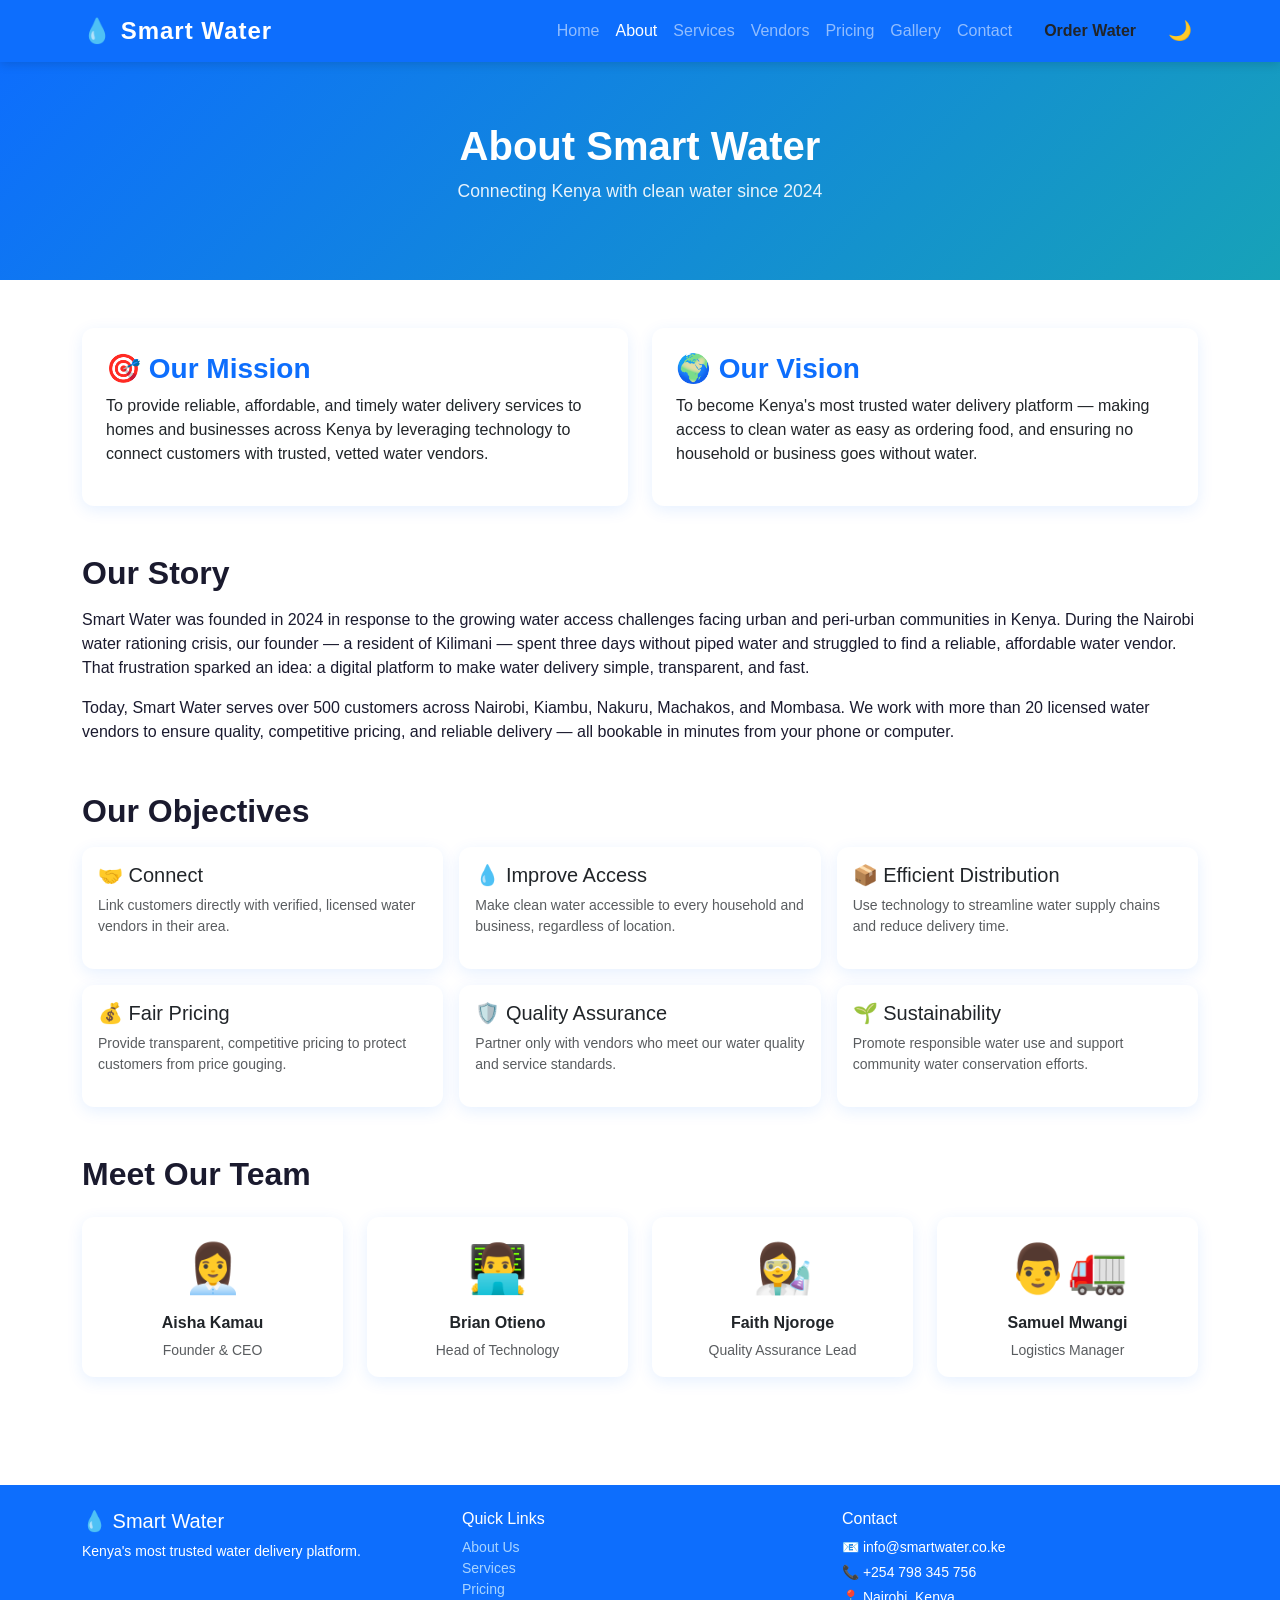
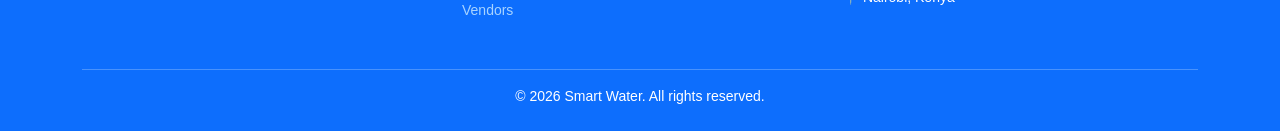
==== about.html @ 3bfa822c "Add about.html with mission, vision and objectives" ====
<!DOCTYPE html>
<html lang="en">
<head>
    <meta charset="UTF-8">
    <meta name="viewport" content="width=device-width, initial-scale=1.0">
    <title>About Us - Smart Water</title>
    <link href="https://cdn.jsdelivr.net/npm/bootstrap@5.3.7/dist/css/bootstrap.min.css" rel="stylesheet">
    <link rel="stylesheet" href="css/style.css">
</head>
<body>

<nav class="navbar navbar-expand-lg navbar-dark bg-primary sticky-top">
    <div class="container">
        <a class="navbar-brand" href="index.html">💧 Smart Water</a>
        <button class="navbar-toggler" type="button" data-bs-toggle="collapse" data-bs-target="#navbarNav" aria-label="Toggle navigation">
            <span class="navbar-toggler-icon"></span>
        </button>
        <div class="collapse navbar-collapse" id="navbarNav">
            <ul class="navbar-nav ms-auto align-items-lg-center">
                <li class="nav-item"><a class="nav-link" href="index.html">Home</a></li>
                <li class="nav-item"><a class="nav-link active" href="about.html">About</a></li>
                <li class="nav-item"><a class="nav-link" href="services.html">Services</a></li>
                <li class="nav-item"><a class="nav-link" href="vendors.html">Vendors</a></li>
                <li class="nav-item"><a class="nav-link" href="pricing.html">Pricing</a></li>
                <li class="nav-item"><a class="nav-link" href="gallery.html">Gallery</a></li>
                <li class="nav-item"><a class="nav-link" href="contact.html">Contact</a></li>
                <li class="nav-item"><a class="nav-link btn btn-warning text-dark px-3 ms-2 fw-bold" href="order.html">Order Water</a></li>
                <li class="nav-item"><button id="darkToggle" title="Toggle dark mode">🌙</button></li>
            </ul>
        </div>
    </div>
</nav>

<section class="page-header">
    <h1>About Smart Water</h1>
    <p>Connecting Kenya with clean water since 2024</p>
</section>

<div class="container py-5">

    <!-- Mission & Vision -->
    <div class="row g-4 mb-5">
        <div class="col-md-6">
            <div class="card h-100 p-4">
                <h3 class="fw-bold text-primary">🎯 Our Mission</h3>
                <p>To provide reliable, affordable, and timely water delivery services to homes and businesses across Kenya by leveraging technology to connect customers with trusted, vetted water vendors.</p>
            </div>
        </div>
        <div class="col-md-6">
            <div class="card h-100 p-4">
                <h3 class="fw-bold text-primary">🌍 Our Vision</h3>
                <p>To become Kenya's most trusted water delivery platform — making access to clean water as easy as ordering food, and ensuring no household or business goes without water.</p>
            </div>
        </div>
    </div>

    <!-- Story -->
    <div class="mb-5">
        <h2 class="fw-bold mb-3">Our Story</h2>
        <p>Smart Water was founded in 2024 in response to the growing water access challenges facing urban and peri-urban communities in Kenya. During the Nairobi water rationing crisis, our founder — a resident of Kilimani — spent three days without piped water and struggled to find a reliable, affordable water vendor. That frustration sparked an idea: a digital platform to make water delivery simple, transparent, and fast.</p>
        <p>Today, Smart Water serves over 500 customers across Nairobi, Kiambu, Nakuru, Machakos, and Mombasa. We work with more than 20 licensed water vendors to ensure quality, competitive pricing, and reliable delivery — all bookable in minutes from your phone or computer.</p>
    </div>

    <!-- Objectives -->
    <div class="mb-5">
        <h2 class="fw-bold mb-3">Our Objectives</h2>
        <div class="row g-3">
            <div class="col-md-4">
                <div class="card p-3 h-100">
                    <h5>🤝 Connect</h5>
                    <p class="text-muted small">Link customers directly with verified, licensed water vendors in their area.</p>
                </div>
            </div>
            <div class="col-md-4">
                <div class="card p-3 h-100">
                    <h5>💧 Improve Access</h5>
                    <p class="text-muted small">Make clean water accessible to every household and business, regardless of location.</p>
                </div>
            </div>
            <div class="col-md-4">
                <div class="card p-3 h-100">
                    <h5>📦 Efficient Distribution</h5>
                    <p class="text-muted small">Use technology to streamline water supply chains and reduce delivery time.</p>
                </div>
            </div>
            <div class="col-md-4">
                <div class="card p-3 h-100">
                    <h5>💰 Fair Pricing</h5>
                    <p class="text-muted small">Provide transparent, competitive pricing to protect customers from price gouging.</p>
                </div>
            </div>
            <div class="col-md-4">
                <div class="card p-3 h-100">
                    <h5>🛡️ Quality Assurance</h5>
                    <p class="text-muted small">Partner only with vendors who meet our water quality and service standards.</p>
                </div>
            </div>
            <div class="col-md-4">
                <div class="card p-3 h-100">
                    <h5>🌱 Sustainability</h5>
                    <p class="text-muted small">Promote responsible water use and support community water conservation efforts.</p>
                </div>
            </div>
        </div>
    </div>

    <!-- Team -->
    <h2 class="fw-bold mb-4">Meet Our Team</h2>
    <div class="row g-4">
        <div class="col-md-3 col-sm-6 text-center">
            <div class="card p-3">
                <div style="font-size:3rem;">👩‍💼</div>
                <h6 class="fw-bold mt-2">Aisha Kamau</h6>
                <small class="text-muted">Founder & CEO</small>
            </div>
        </div>
        <div class="col-md-3 col-sm-6 text-center">
            <div class="card p-3">
                <div style="font-size:3rem;">👨‍💻</div>
                <h6 class="fw-bold mt-2">Brian Otieno</h6>
                <small class="text-muted">Head of Technology</small>
            </div>
        </div>
        <div class="col-md-3 col-sm-6 text-center">
            <div class="card p-3">
                <div style="font-size:3rem;">👩‍🔬</div>
                <h6 class="fw-bold mt-2">Faith Njoroge</h6>
                <small class="text-muted">Quality Assurance Lead</small>
            </div>
        </div>
        <div class="col-md-3 col-sm-6 text-center">
            <div class="card p-3">
                <div style="font-size:3rem;">👨‍🚛</div>
                <h6 class="fw-bold mt-2">Samuel Mwangi</h6>
                <small class="text-muted">Logistics Manager</small>
            </div>
        </div>
    </div>

</div>

<footer class="bg-primary text-white p-4">
    <div class="container">
        <div class="row">
            <div class="col-md-4 mb-3">
                <h5>💧 Smart Water</h5>
                <p class="small">Kenya's most trusted water delivery platform.</p>
            </div>
            <div class="col-md-4 mb-3">
                <h6>Quick Links</h6>
                <ul class="list-unstyled small">
                    <li><a href="about.html">About Us</a></li>
                    <li><a href="services.html">Services</a></li>
                    <li><a href="pricing.html">Pricing</a></li>
                    <li><a href="vendors.html">Vendors</a></li>
                </ul>
            </div>
            <div class="col-md-4 mb-3">
                <h6>Contact</h6>
                <p class="small mb-1">📧 info@smartwater.co.ke</p>
                <p class="small mb-1">📞 +254 798 345 756</p>
                <p class="small">📍 Nairobi, Kenya</p>
            </div>
        </div>
        <hr class="border-light">
        <p class="text-center small mb-0">&copy; 2026 Smart Water. All rights reserved.</p>
    </div>
</footer>

<button id="backToTop" class="btn btn-primary" title="Back to top">↑</button>

<script src="https://cdn.jsdelivr.net/npm/bootstrap@5.3.7/dist/js/bootstrap.bundle.min.js"></script>
<script src="js/script.js"></script>
</body>
</html>
---- css/style.css ----
/* =========================================
   Smart Water - Main Stylesheet
   ========================================= */

:root {
  --primary: #0d6efd;
  --primary-dark: #0b5ed7;
  --accent: #17a2b8;
  --light-bg: #f0f8ff;
  --text-dark: #1a1a2e;
  --text-muted: #6c757d;
  --card-shadow: 0 4px 16px rgba(13,110,253,0.10);
  --transition: all 0.3s ease;
}

/* Dark Mode */
body.dark-mode {
  background-color: #121212;
  color: #e0e0e0;
}
body.dark-mode .navbar { background-color: #1a1a2e !important; }
body.dark-mode .card { background-color: #1e1e2e; border-color: #333; color: #e0e0e0; }
body.dark-mode footer { background-color: #1a1a2e !important; }
body.dark-mode .page-header { background: linear-gradient(135deg, #1a1a2e, #0d3b6e); }
body.dark-mode .hero { background-color: #1e1e2e; }
body.dark-mode .table { color: #e0e0e0; }
body.dark-mode .form-control,
body.dark-mode .form-select { background-color: #2a2a3e; color: #e0e0e0; border-color: #444; }

/* General */
body {
  font-family: 'Segoe UI', Arial, sans-serif;
  color: var(--text-dark);
  transition: var(--transition);
}

a { transition: var(--transition); }

/* Navbar */
.navbar {
  box-shadow: 0 2px 10px rgba(0,0,0,0.15);
}
.navbar-brand {
  font-size: 1.5rem;
  font-weight: 700;
  letter-spacing: 1px;
}
.nav-link { font-weight: 500; }
.nav-link:hover { color: #a8d4ff !important; }

/* Dark Mode Toggle */
#darkToggle {
  cursor: pointer;
  font-size: 1.2rem;
  border: none;
  background: transparent;
  color: white;
  margin-left: 10px;
}

/* Hero Section */
.hero {
  background: linear-gradient(135deg, var(--light-bg), #d0e8ff);
  padding: 80px 0;
}
.hero h1 {
  font-size: 2.8rem;
  font-weight: 700;
  color: var(--text-dark);
}
.hero p {
  font-size: 1.2rem;
  color: var(--text-muted);
  max-width: 600px;
  margin: 0 auto 1.5rem;
}

/* Page Header (inner pages) */
.page-header {
  background: linear-gradient(135deg, #0d6efd, #17a2b8);
  color: white;
  text-align: center;
  padding: 60px 0;
}
.page-header h1 { font-weight: 700; margin-bottom: 0.5rem; }
.page-header p { opacity: 0.9; font-size: 1.1rem; }

/* Cards */
.card {
  border: none;
  box-shadow: var(--card-shadow);
  border-radius: 12px;
  transition: var(--transition);
}
.card:hover {
  transform: translateY(-5px);
  box-shadow: 0 8px 24px rgba(13,110,253,0.18);
}
.card-body h4, .card-body h5 { color: var(--primary); font-weight: 600; }

/* Service Icon Cards */
.service-icon {
  font-size: 2.5rem;
  margin-bottom: 1rem;
}

/* Stats Section */
.stats-section {
  background: linear-gradient(135deg, var(--primary), #17a2b8);
  color: white;
  padding: 60px 0;
}
.stat-number {
  font-size: 2.5rem;
  font-weight: 700;
}

/* Testimonials */
.testimonial-card {
  border-left: 4px solid var(--primary);
}
.testimonial-card .quote { font-style: italic; font-size: 1.05rem; }
.testimonial-card .author { font-weight: 600; color: var(--primary); }

/* Forms */
.custom-form .form-control,
.custom-form .form-select {
  border-radius: 8px;
  padding: 12px 16px;
  border: 2px solid #e0e0e0;
  transition: var(--transition);
}
.custom-form .form-control:focus,
.custom-form .form-select:focus {
  border-color: var(--primary);
  box-shadow: 0 0 0 3px rgba(13,110,253,0.15);
}
.custom-form label { font-weight: 600; color: var(--text-dark); }

/* Validation Styles */
.form-control.is-valid { border-color: #28a745; }
.form-control.is-invalid { border-color: #dc3545; }
.invalid-feedback { display: block; }

/* Gallery */
.gallery-img {
  width: 100%;
  height: 220px;
  object-fit: cover;
  border-radius: 10px;
  transition: var(--transition);
}
.gallery-item:hover .gallery-img {
  transform: scale(1.03);
  box-shadow: 0 8px 24px rgba(0,0,0,0.18);
}
.gallery-filter .btn {
  border-radius: 50px;
  padding: 6px 20px;
  margin: 4px;
}

/* Pricing */
.pricing-card { text-align: center; }
.pricing-card .price { font-size: 2.5rem; font-weight: 700; color: var(--primary); }
.pricing-card .period { color: var(--text-muted); font-size: 0.9rem; }
.pricing-card.featured { border: 3px solid var(--primary); }
.pricing-card.featured .card-header {
  background: var(--primary);
  color: white;
  font-weight: 700;
}

/* Table */
.table-hover tbody tr:hover { background-color: #e8f0fe; }

/* Footer */
footer {
  margin-top: 60px;
}
footer a { color: #a8d4ff; text-decoration: none; }
footer a:hover { color: white; }

/* Back to Top */
#backToTop {
  position: fixed;
  bottom: 30px;
  right: 30px;
  display: none;
  z-index: 999;
  border-radius: 50%;
  width: 48px;
  height: 48px;
  font-size: 1.3rem;
}

/* Responsive */
@media (max-width: 768px) {
  .hero h1 { font-size: 2rem; }
  .stat-number { font-size: 2rem; }
}
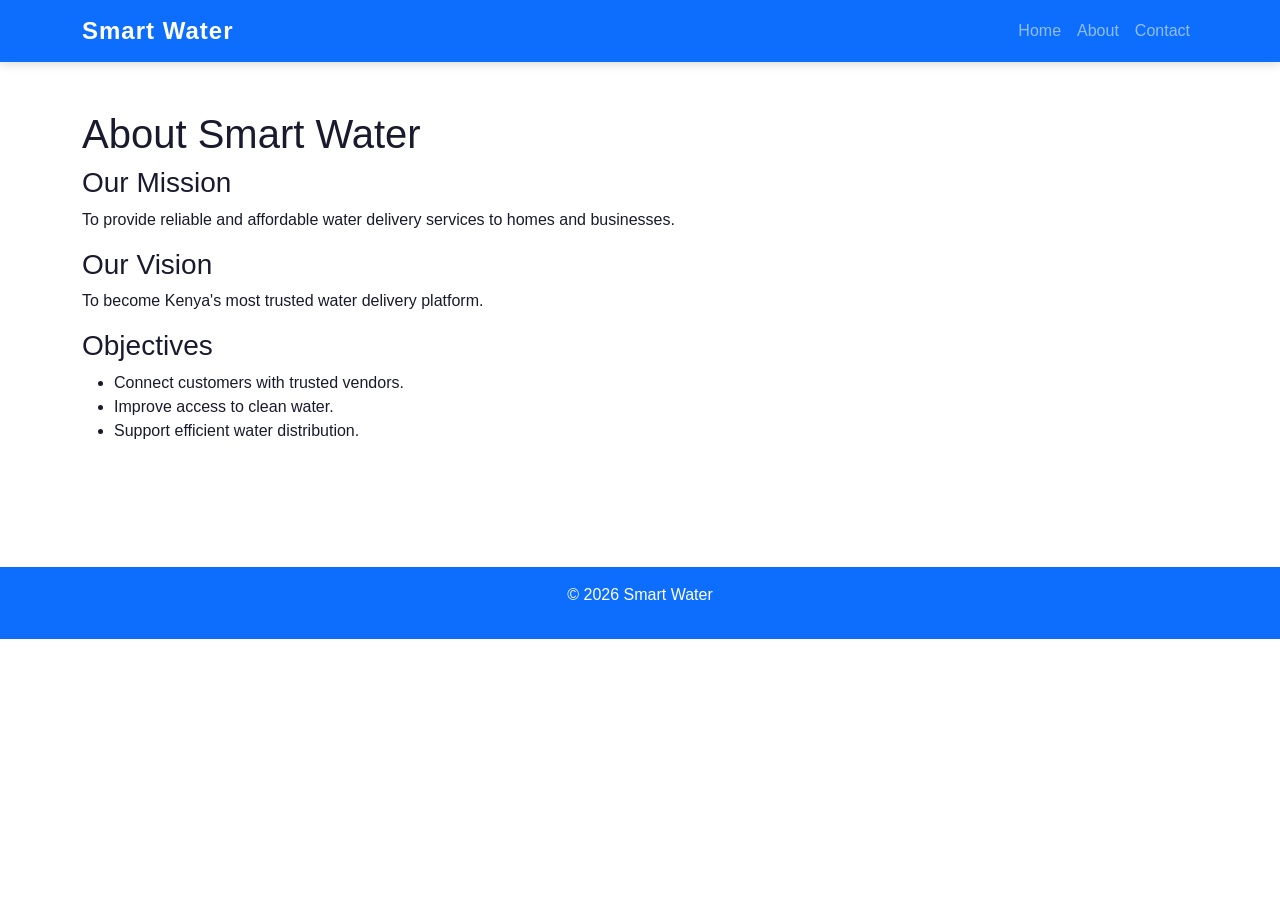
==== commit c4dd55f6: "Create About page with company information" ====
--- a/about.html
+++ b/about.html
@@ -3,173 +3,57 @@
 <head>
     <meta charset="UTF-8">
     <meta name="viewport" content="width=device-width, initial-scale=1.0">
-    <title>About Us - Smart Water</title>
+    <title>Smart Water - About</title>
+
     <link href="https://cdn.jsdelivr.net/npm/bootstrap@5.3.7/dist/css/bootstrap.min.css" rel="stylesheet">
     <link rel="stylesheet" href="css/style.css">
 </head>
 <body>
 
-<nav class="navbar navbar-expand-lg navbar-dark bg-primary sticky-top">
+<nav class="navbar navbar-expand-lg navbar-dark bg-primary">
     <div class="container">
-        <a class="navbar-brand" href="index.html">💧 Smart Water</a>
-        <button class="navbar-toggler" type="button" data-bs-toggle="collapse" data-bs-target="#navbarNav" aria-label="Toggle navigation">
+        <a class="navbar-brand" href="index.html">Smart Water</a>
+
+        <button class="navbar-toggler" type="button" data-bs-toggle="collapse" data-bs-target="#navbarNav">
             <span class="navbar-toggler-icon"></span>
         </button>
+
         <div class="collapse navbar-collapse" id="navbarNav">
-            <ul class="navbar-nav ms-auto align-items-lg-center">
+            <ul class="navbar-nav ms-auto">
                 <li class="nav-item"><a class="nav-link" href="index.html">Home</a></li>
-                <li class="nav-item"><a class="nav-link active" href="about.html">About</a></li>
-                <li class="nav-item"><a class="nav-link" href="services.html">Services</a></li>
-                <li class="nav-item"><a class="nav-link" href="vendors.html">Vendors</a></li>
-                <li class="nav-item"><a class="nav-link" href="pricing.html">Pricing</a></li>
-                <li class="nav-item"><a class="nav-link" href="gallery.html">Gallery</a></li>
+                <li class="nav-item"><a class="nav-link" href="about.html">About</a></li>
                 <li class="nav-item"><a class="nav-link" href="contact.html">Contact</a></li>
-                <li class="nav-item"><a class="nav-link btn btn-warning text-dark px-3 ms-2 fw-bold" href="order.html">Order Water</a></li>
-                <li class="nav-item"><button id="darkToggle" title="Toggle dark mode">🌙</button></li>
             </ul>
         </div>
     </div>
 </nav>
 
-<section class="page-header">
+<div class="container py-5">
     <h1>About Smart Water</h1>
-    <p>Connecting Kenya with clean water since 2024</p>
-</section>
 
-<div class="container py-5">
+    <h3>Our Mission</h3>
+    <p>
+        To provide reliable and affordable water delivery services to homes and businesses.
+    </p>
 
-    <!-- Mission & Vision -->
-    <div class="row g-4 mb-5">
-        <div class="col-md-6">
-            <div class="card h-100 p-4">
-                <h3 class="fw-bold text-primary">🎯 Our Mission</h3>
-                <p>To provide reliable, affordable, and timely water delivery services to homes and businesses across Kenya by leveraging technology to connect customers with trusted, vetted water vendors.</p>
-            </div>
-        </div>
-        <div class="col-md-6">
-            <div class="card h-100 p-4">
-                <h3 class="fw-bold text-primary">🌍 Our Vision</h3>
-                <p>To become Kenya's most trusted water delivery platform — making access to clean water as easy as ordering food, and ensuring no household or business goes without water.</p>
-            </div>
-        </div>
-    </div>
+    <h3>Our Vision</h3>
+    <p>
+        To become Kenya's most trusted water delivery platform.
+    </p>
 
-    <!-- Story -->
-    <div class="mb-5">
-        <h2 class="fw-bold mb-3">Our Story</h2>
-        <p>Smart Water was founded in 2024 in response to the growing water access challenges facing urban and peri-urban communities in Kenya. During the Nairobi water rationing crisis, our founder — a resident of Kilimani — spent three days without piped water and struggled to find a reliable, affordable water vendor. That frustration sparked an idea: a digital platform to make water delivery simple, transparent, and fast.</p>
-        <p>Today, Smart Water serves over 500 customers across Nairobi, Kiambu, Nakuru, Machakos, and Mombasa. We work with more than 20 licensed water vendors to ensure quality, competitive pricing, and reliable delivery — all bookable in minutes from your phone or computer.</p>
-    </div>
-
-    <!-- Objectives -->
-    <div class="mb-5">
-        <h2 class="fw-bold mb-3">Our Objectives</h2>
-        <div class="row g-3">
-            <div class="col-md-4">
-                <div class="card p-3 h-100">
-                    <h5>🤝 Connect</h5>
-                    <p class="text-muted small">Link customers directly with verified, licensed water vendors in their area.</p>
-                </div>
-            </div>
-            <div class="col-md-4">
-                <div class="card p-3 h-100">
-                    <h5>💧 Improve Access</h5>
-                    <p class="text-muted small">Make clean water accessible to every household and business, regardless of location.</p>
-                </div>
-            </div>
-            <div class="col-md-4">
-                <div class="card p-3 h-100">
-                    <h5>📦 Efficient Distribution</h5>
-                    <p class="text-muted small">Use technology to streamline water supply chains and reduce delivery time.</p>
-                </div>
-            </div>
-            <div class="col-md-4">
-                <div class="card p-3 h-100">
-                    <h5>💰 Fair Pricing</h5>
-                    <p class="text-muted small">Provide transparent, competitive pricing to protect customers from price gouging.</p>
-                </div>
-            </div>
-            <div class="col-md-4">
-                <div class="card p-3 h-100">
-                    <h5>🛡️ Quality Assurance</h5>
-                    <p class="text-muted small">Partner only with vendors who meet our water quality and service standards.</p>
-                </div>
-            </div>
-            <div class="col-md-4">
-                <div class="card p-3 h-100">
-                    <h5>🌱 Sustainability</h5>
-                    <p class="text-muted small">Promote responsible water use and support community water conservation efforts.</p>
-                </div>
-            </div>
-        </div>
-    </div>
-
-    <!-- Team -->
-    <h2 class="fw-bold mb-4">Meet Our Team</h2>
-    <div class="row g-4">
-        <div class="col-md-3 col-sm-6 text-center">
-            <div class="card p-3">
-                <div style="font-size:3rem;">👩‍💼</div>
-                <h6 class="fw-bold mt-2">Aisha Kamau</h6>
-                <small class="text-muted">Founder & CEO</small>
-            </div>
-        </div>
-        <div class="col-md-3 col-sm-6 text-center">
-            <div class="card p-3">
-                <div style="font-size:3rem;">👨‍💻</div>
-                <h6 class="fw-bold mt-2">Brian Otieno</h6>
-                <small class="text-muted">Head of Technology</small>
-            </div>
-        </div>
-        <div class="col-md-3 col-sm-6 text-center">
-            <div class="card p-3">
-                <div style="font-size:3rem;">👩‍🔬</div>
-                <h6 class="fw-bold mt-2">Faith Njoroge</h6>
-                <small class="text-muted">Quality Assurance Lead</small>
-            </div>
-        </div>
-        <div class="col-md-3 col-sm-6 text-center">
-            <div class="card p-3">
-                <div style="font-size:3rem;">👨‍🚛</div>
-                <h6 class="fw-bold mt-2">Samuel Mwangi</h6>
-                <small class="text-muted">Logistics Manager</small>
-            </div>
-        </div>
-    </div>
-
+    <h3>Objectives</h3>
+    <ul>
+        <li>Connect customers with trusted vendors.</li>
+        <li>Improve access to clean water.</li>
+        <li>Support efficient water distribution.</li>
+    </ul>
 </div>
 
-<footer class="bg-primary text-white p-4">
-    <div class="container">
-        <div class="row">
-            <div class="col-md-4 mb-3">
-                <h5>💧 Smart Water</h5>
-                <p class="small">Kenya's most trusted water delivery platform.</p>
-            </div>
-            <div class="col-md-4 mb-3">
-                <h6>Quick Links</h6>
-                <ul class="list-unstyled small">
-                    <li><a href="about.html">About Us</a></li>
-                    <li><a href="services.html">Services</a></li>
-                    <li><a href="pricing.html">Pricing</a></li>
-                    <li><a href="vendors.html">Vendors</a></li>
-                </ul>
-            </div>
-            <div class="col-md-4 mb-3">
-                <h6>Contact</h6>
-                <p class="small mb-1">📧 info@smartwater.co.ke</p>
-                <p class="small mb-1">📞 +254 798 345 756</p>
-                <p class="small">📍 Nairobi, Kenya</p>
-            </div>
-        </div>
-        <hr class="border-light">
-        <p class="text-center small mb-0">&copy; 2026 Smart Water. All rights reserved.</p>
-    </div>
+<footer class="bg-primary text-white text-center p-3">
+    <p>&copy; 2026 Smart Water</p>
 </footer>
 
-<button id="backToTop" class="btn btn-primary" title="Back to top">↑</button>
+<script src="https://cdn.jsdelivr.net/npm/bootstrap@5.3.7/dist/js/bootstrap.bundle.min.js"></script>
 
-<script src="https://cdn.jsdelivr.net/npm/bootstrap@5.3.7/dist/js/bootstrap.bundle.min.js"></script>
-<script src="js/script.js"></script>
 </body>
-</html>
+</html>
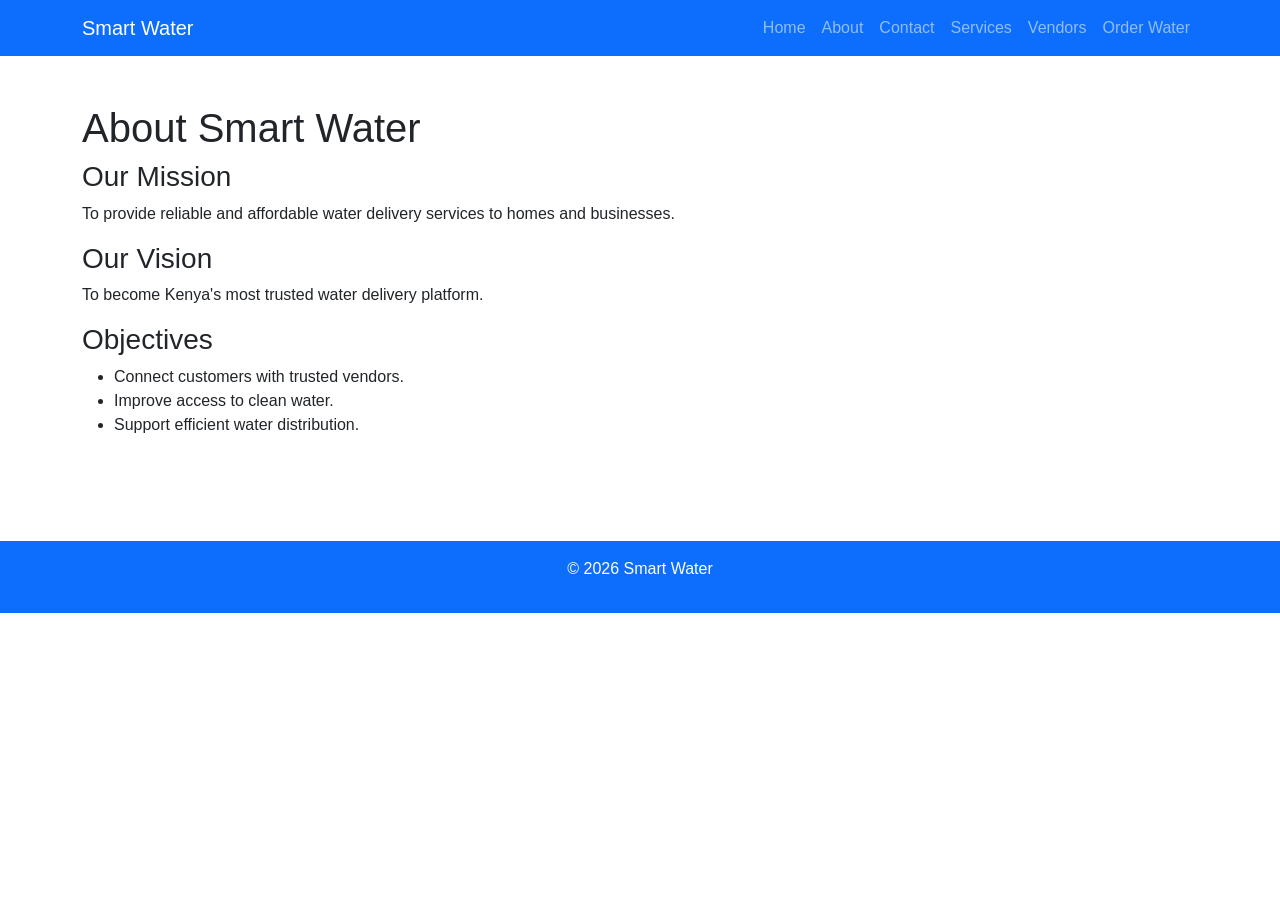
==== commit 2f0d6dc0: "Create services page" ====
--- a/about.html
+++ b/about.html
@@ -23,6 +23,9 @@
                 <li class="nav-item"><a class="nav-link" href="index.html">Home</a></li>
                 <li class="nav-item"><a class="nav-link" href="about.html">About</a></li>
                 <li class="nav-item"><a class="nav-link" href="contact.html">Contact</a></li>
+                <li class="nav-item"><a class="nav-link" href="services.html">Services</a></li>
+                <li class="nav-item"><a class="nav-link" href="vendors.html">Vendors</a></li>
+                <li class="nav-item"><a class="nav-link" href="order.html">Order Water</a></li>
             </ul>
         </div>
     </div>
--- a/css/style.css
+++ b/css/style.css
@@ -1,201 +1,11 @@
-/* =========================================
-   Smart Water - Main Stylesheet
-   ========================================= */
-
-:root {
-  --primary: #0d6efd;
-  --primary-dark: #0b5ed7;
-  --accent: #17a2b8;
-  --light-bg: #f0f8ff;
-  --text-dark: #1a1a2e;
-  --text-muted: #6c757d;
-  --card-shadow: 0 4px 16px rgba(13,110,253,0.10);
-  --transition: all 0.3s ease;
+body{
+    font-family: Arial, sans-serif;
 }
 
-/* Dark Mode */
-body.dark-mode {
-  background-color: #121212;
-  color: #e0e0e0;
-}
-body.dark-mode .navbar { background-color: #1a1a2e !important; }
-body.dark-mode .card { background-color: #1e1e2e; border-color: #333; color: #e0e0e0; }
-body.dark-mode footer { background-color: #1a1a2e !important; }
-body.dark-mode .page-header { background: linear-gradient(135deg, #1a1a2e, #0d3b6e); }
-body.dark-mode .hero { background-color: #1e1e2e; }
-body.dark-mode .table { color: #e0e0e0; }
-body.dark-mode .form-control,
-body.dark-mode .form-select { background-color: #2a2a3e; color: #e0e0e0; border-color: #444; }
-
-/* General */
-body {
-  font-family: 'Segoe UI', Arial, sans-serif;
-  color: var(--text-dark);
-  transition: var(--transition);
+.hero{
+    background-color:#f8f9fa;
 }
 
-a { transition: var(--transition); }
-
-/* Navbar */
-.navbar {
-  box-shadow: 0 2px 10px rgba(0,0,0,0.15);
-}
-.navbar-brand {
-  font-size: 1.5rem;
-  font-weight: 700;
-  letter-spacing: 1px;
-}
-.nav-link { font-weight: 500; }
-.nav-link:hover { color: #a8d4ff !important; }
-
-/* Dark Mode Toggle */
-#darkToggle {
-  cursor: pointer;
-  font-size: 1.2rem;
-  border: none;
-  background: transparent;
-  color: white;
-  margin-left: 10px;
-}
-
-/* Hero Section */
-.hero {
-  background: linear-gradient(135deg, var(--light-bg), #d0e8ff);
-  padding: 80px 0;
-}
-.hero h1 {
-  font-size: 2.8rem;
-  font-weight: 700;
-  color: var(--text-dark);
-}
-.hero p {
-  font-size: 1.2rem;
-  color: var(--text-muted);
-  max-width: 600px;
-  margin: 0 auto 1.5rem;
-}
-
-/* Page Header (inner pages) */
-.page-header {
-  background: linear-gradient(135deg, #0d6efd, #17a2b8);
-  color: white;
-  text-align: center;
-  padding: 60px 0;
-}
-.page-header h1 { font-weight: 700; margin-bottom: 0.5rem; }
-.page-header p { opacity: 0.9; font-size: 1.1rem; }
-
-/* Cards */
-.card {
-  border: none;
-  box-shadow: var(--card-shadow);
-  border-radius: 12px;
-  transition: var(--transition);
-}
-.card:hover {
-  transform: translateY(-5px);
-  box-shadow: 0 8px 24px rgba(13,110,253,0.18);
-}
-.card-body h4, .card-body h5 { color: var(--primary); font-weight: 600; }
-
-/* Service Icon Cards */
-.service-icon {
-  font-size: 2.5rem;
-  margin-bottom: 1rem;
-}
-
-/* Stats Section */
-.stats-section {
-  background: linear-gradient(135deg, var(--primary), #17a2b8);
-  color: white;
-  padding: 60px 0;
-}
-.stat-number {
-  font-size: 2.5rem;
-  font-weight: 700;
-}
-
-/* Testimonials */
-.testimonial-card {
-  border-left: 4px solid var(--primary);
-}
-.testimonial-card .quote { font-style: italic; font-size: 1.05rem; }
-.testimonial-card .author { font-weight: 600; color: var(--primary); }
-
-/* Forms */
-.custom-form .form-control,
-.custom-form .form-select {
-  border-radius: 8px;
-  padding: 12px 16px;
-  border: 2px solid #e0e0e0;
-  transition: var(--transition);
-}
-.custom-form .form-control:focus,
-.custom-form .form-select:focus {
-  border-color: var(--primary);
-  box-shadow: 0 0 0 3px rgba(13,110,253,0.15);
-}
-.custom-form label { font-weight: 600; color: var(--text-dark); }
-
-/* Validation Styles */
-.form-control.is-valid { border-color: #28a745; }
-.form-control.is-invalid { border-color: #dc3545; }
-.invalid-feedback { display: block; }
-
-/* Gallery */
-.gallery-img {
-  width: 100%;
-  height: 220px;
-  object-fit: cover;
-  border-radius: 10px;
-  transition: var(--transition);
-}
-.gallery-item:hover .gallery-img {
-  transform: scale(1.03);
-  box-shadow: 0 8px 24px rgba(0,0,0,0.18);
-}
-.gallery-filter .btn {
-  border-radius: 50px;
-  padding: 6px 20px;
-  margin: 4px;
-}
-
-/* Pricing */
-.pricing-card { text-align: center; }
-.pricing-card .price { font-size: 2.5rem; font-weight: 700; color: var(--primary); }
-.pricing-card .period { color: var(--text-muted); font-size: 0.9rem; }
-.pricing-card.featured { border: 3px solid var(--primary); }
-.pricing-card.featured .card-header {
-  background: var(--primary);
-  color: white;
-  font-weight: 700;
-}
-
-/* Table */
-.table-hover tbody tr:hover { background-color: #e8f0fe; }
-
-/* Footer */
-footer {
-  margin-top: 60px;
-}
-footer a { color: #a8d4ff; text-decoration: none; }
-footer a:hover { color: white; }
-
-/* Back to Top */
-#backToTop {
-  position: fixed;
-  bottom: 30px;
-  right: 30px;
-  display: none;
-  z-index: 999;
-  border-radius: 50%;
-  width: 48px;
-  height: 48px;
-  font-size: 1.3rem;
-}
-
-/* Responsive */
-@media (max-width: 768px) {
-  .hero h1 { font-size: 2rem; }
-  .stat-number { font-size: 2rem; }
-}
+footer{
+    margin-top:40px;
+}
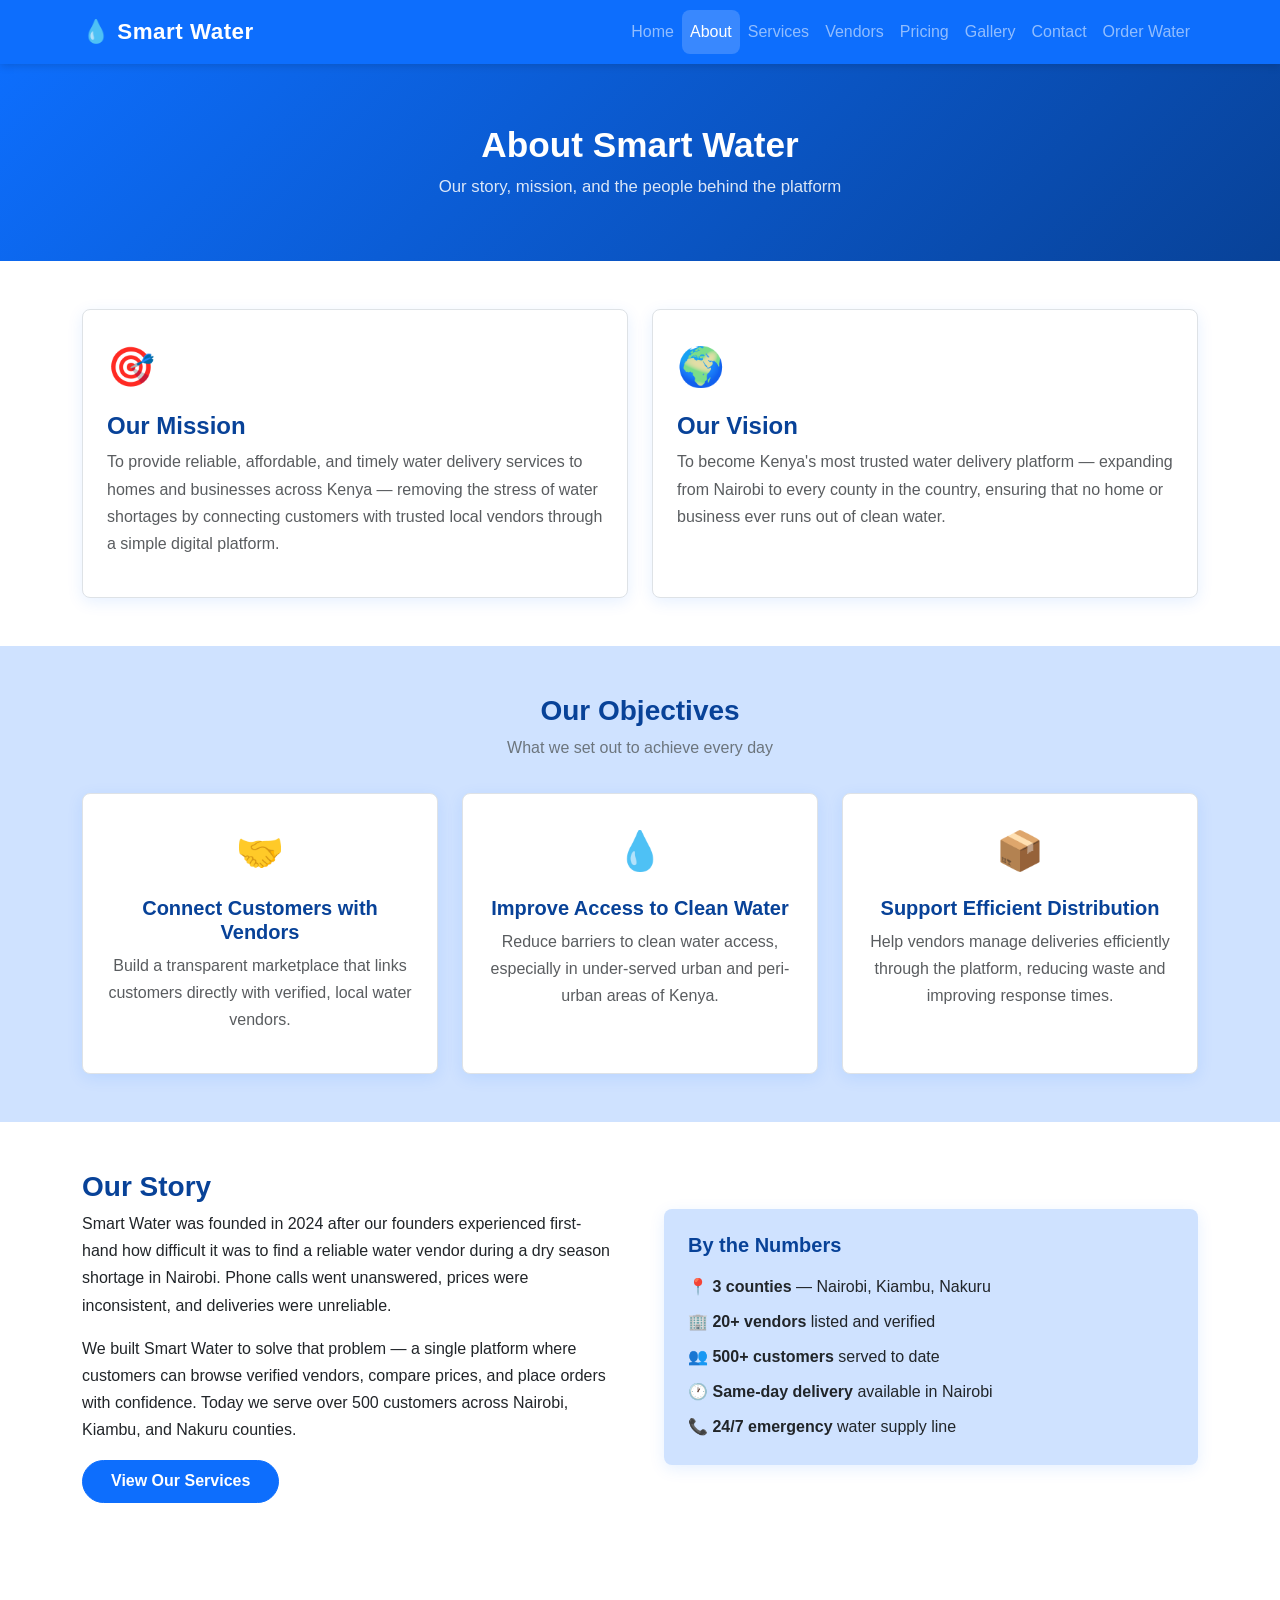
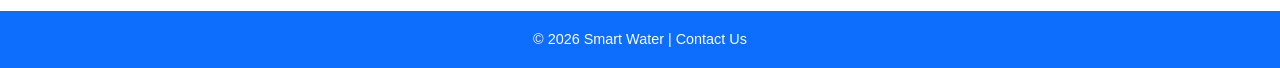
==== commit eccb1bf5: "Redesign about page: add page header, objective cards, and our story section" ====
--- a/about.html
+++ b/about.html
@@ -3,60 +3,164 @@
 <head>
     <meta charset="UTF-8">
     <meta name="viewport" content="width=device-width, initial-scale=1.0">
-    <title>Smart Water - About</title>
+    <title>About – Smart Water</title>
 
     <link href="https://cdn.jsdelivr.net/npm/bootstrap@5.3.7/dist/css/bootstrap.min.css" rel="stylesheet">
     <link rel="stylesheet" href="css/style.css">
 </head>
 <body>
 
+<!-- ===== NAVIGATION ===== -->
 <nav class="navbar navbar-expand-lg navbar-dark bg-primary">
     <div class="container">
-        <a class="navbar-brand" href="index.html">Smart Water</a>
+        <a class="navbar-brand" href="index.html">💧 Smart Water</a>
 
-        <button class="navbar-toggler" type="button" data-bs-toggle="collapse" data-bs-target="#navbarNav">
+        <button class="navbar-toggler" type="button"
+                data-bs-toggle="collapse" data-bs-target="#navbarNav"
+                aria-controls="navbarNav" aria-expanded="false"
+                aria-label="Toggle navigation">
             <span class="navbar-toggler-icon"></span>
         </button>
 
         <div class="collapse navbar-collapse" id="navbarNav">
             <ul class="navbar-nav ms-auto">
                 <li class="nav-item"><a class="nav-link" href="index.html">Home</a></li>
-                <li class="nav-item"><a class="nav-link" href="about.html">About</a></li>
-                <li class="nav-item"><a class="nav-link" href="contact.html">Contact</a></li>
+                <li class="nav-item"><a class="nav-link active" aria-current="page" href="about.html">About</a></li>
                 <li class="nav-item"><a class="nav-link" href="services.html">Services</a></li>
                 <li class="nav-item"><a class="nav-link" href="vendors.html">Vendors</a></li>
+                <li class="nav-item"><a class="nav-link" href="pricing.html">Pricing</a></li>
+                <li class="nav-item"><a class="nav-link" href="gallery.html">Gallery</a></li>
+                <li class="nav-item"><a class="nav-link" href="contact.html">Contact</a></li>
                 <li class="nav-item"><a class="nav-link" href="order.html">Order Water</a></li>
             </ul>
         </div>
     </div>
 </nav>
 
-<div class="container py-5">
-    <h1>About Smart Water</h1>
+<!-- ===== PAGE HEADER ===== -->
+<section class="page-header">
+    <div class="container">
+        <h1>About Smart Water</h1>
+        <p>Our story, mission, and the people behind the platform</p>
+    </div>
+</section>
 
-    <h3>Our Mission</h3>
-    <p>
-        To provide reliable and affordable water delivery services to homes and businesses.
-    </p>
+<!-- ===== MISSION & VISION ===== -->
+<section class="container py-5">
+    <div class="row g-4 align-items-stretch">
 
-    <h3>Our Vision</h3>
-    <p>
-        To become Kenya's most trusted water delivery platform.
-    </p>
+        <div class="col-md-6">
+            <div class="card h-100">
+                <div class="card-body p-4">
+                    <span class="service-icon">🎯</span>
+                    <h4>Our Mission</h4>
+                    <p class="text-muted">
+                        To provide reliable, affordable, and timely water delivery services
+                        to homes and businesses across Kenya — removing the stress of water
+                        shortages by connecting customers with trusted local vendors through
+                        a simple digital platform.
+                    </p>
+                </div>
+            </div>
+        </div>
 
-    <h3>Objectives</h3>
-    <ul>
-        <li>Connect customers with trusted vendors.</li>
-        <li>Improve access to clean water.</li>
-        <li>Support efficient water distribution.</li>
-    </ul>
-</div>
+        <div class="col-md-6">
+            <div class="card h-100">
+                <div class="card-body p-4">
+                    <span class="service-icon">🌍</span>
+                    <h4>Our Vision</h4>
+                    <p class="text-muted">
+                        To become Kenya's most trusted water delivery platform — expanding
+                        from Nairobi to every county in the country, ensuring that no home or
+                        business ever runs out of clean water.
+                    </p>
+                </div>
+            </div>
+        </div>
 
+    </div>
+</section>
+
+<!-- ===== OBJECTIVES ===== -->
+<section class="bg-blue-light py-5">
+    <div class="container">
+        <h2 class="section-title text-center">Our Objectives</h2>
+        <p class="section-subtitle text-center">What we set out to achieve every day</p>
+
+        <div class="row g-4">
+            <div class="col-md-4">
+                <div class="card h-100">
+                    <div class="card-body p-4 text-center">
+                        <span class="service-icon">🤝</span>
+                        <h5>Connect Customers with Vendors</h5>
+                        <p class="text-muted">Build a transparent marketplace that links customers directly with verified, local water vendors.</p>
+                    </div>
+                </div>
+            </div>
+            <div class="col-md-4">
+                <div class="card h-100">
+                    <div class="card-body p-4 text-center">
+                        <span class="service-icon">💧</span>
+                        <h5>Improve Access to Clean Water</h5>
+                        <p class="text-muted">Reduce barriers to clean water access, especially in under-served urban and peri-urban areas of Kenya.</p>
+                    </div>
+                </div>
+            </div>
+            <div class="col-md-4">
+                <div class="card h-100">
+                    <div class="card-body p-4 text-center">
+                        <span class="service-icon">📦</span>
+                        <h5>Support Efficient Distribution</h5>
+                        <p class="text-muted">Help vendors manage deliveries efficiently through the platform, reducing waste and improving response times.</p>
+                    </div>
+                </div>
+            </div>
+        </div>
+    </div>
+</section>
+
+<!-- ===== OUR STORY ===== -->
+<section class="container py-5">
+    <div class="row align-items-center g-5">
+        <div class="col-md-6">
+            <h2 class="section-title">Our Story</h2>
+            <p>
+                Smart Water was founded in 2024 after our founders experienced first-hand
+                how difficult it was to find a reliable water vendor during a dry season
+                shortage in Nairobi. Phone calls went unanswered, prices were inconsistent,
+                and deliveries were unreliable.
+            </p>
+            <p>
+                We built Smart Water to solve that problem — a single platform where
+                customers can browse verified vendors, compare prices, and place orders
+                with confidence. Today we serve over 500 customers across Nairobi,
+                Kiambu, and Nakuru counties.
+            </p>
+            <a href="services.html" class="btn btn-primary">View Our Services</a>
+        </div>
+        <div class="col-md-6">
+            <div class="card bg-blue-light border-0">
+                <div class="card-body p-4">
+                    <h5 class="text-blue-dark fw-bold mb-3">By the Numbers</h5>
+                    <ul class="list-unstyled mb-0">
+                        <li class="mb-2">📍 <strong>3 counties</strong> — Nairobi, Kiambu, Nakuru</li>
+                        <li class="mb-2">🏢 <strong>20+ vendors</strong> listed and verified</li>
+                        <li class="mb-2">👥 <strong>500+ customers</strong> served to date</li>
+                        <li class="mb-2">🕐 <strong>Same-day delivery</strong> available in Nairobi</li>
+                        <li>📞 <strong>24/7 emergency</strong> water supply line</li>
+                    </ul>
+                </div>
+            </div>
+        </div>
+    </div>
+</section>
+
+<!-- ===== FOOTER ===== -->
 <footer class="bg-primary text-white text-center p-3">
-    <p>&copy; 2026 Smart Water</p>
+    <p>&copy; 2026 Smart Water | <a href="contact.html" class="text-white">Contact Us</a></p>
 </footer>
 
 <script src="https://cdn.jsdelivr.net/npm/bootstrap@5.3.7/dist/js/bootstrap.bundle.min.js"></script>
-
+<script src="js/script.js"></script>
 </body>
 </html>
